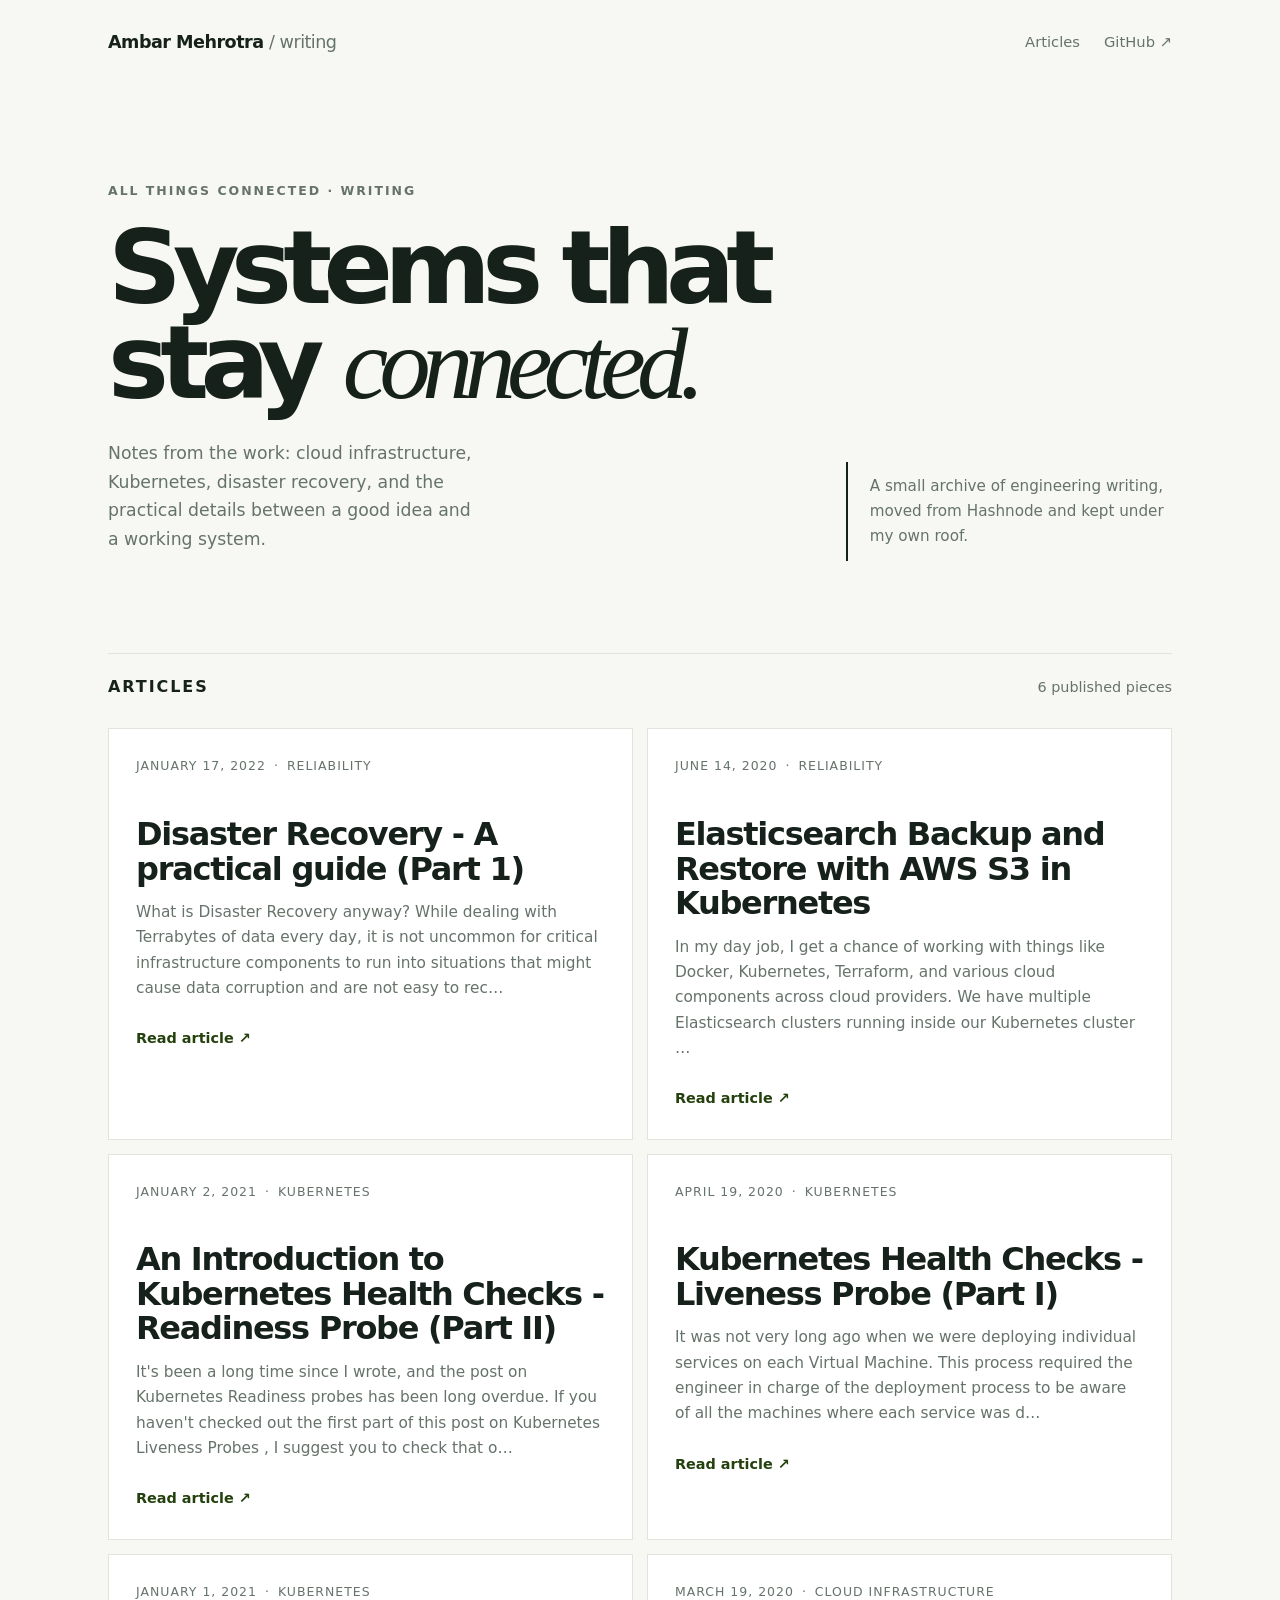
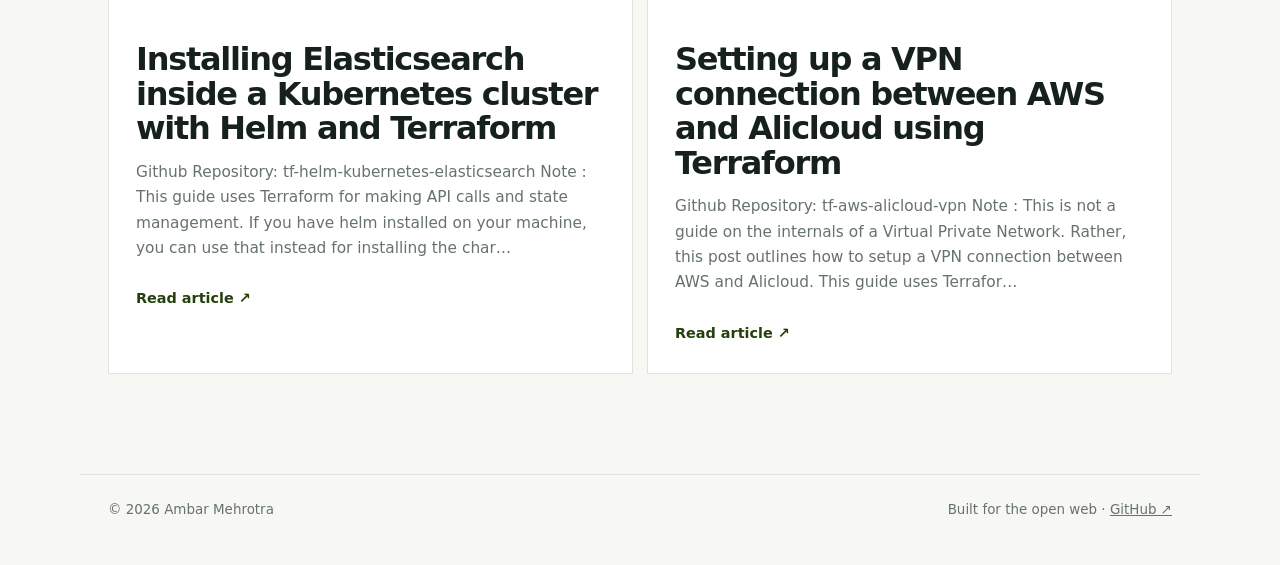
==== index.html @ 7eac01ef "Create heyambar.com blog" ====
<!doctype html><html lang="en"><head><meta charset="utf-8"><meta name="viewport" content="width=device-width, initial-scale=1"><title>Ambar Mehrotra — Writing</title><meta name="description" content="Writing by Ambar Mehrotra on cloud infrastructure, Kubernetes, disaster recovery, and engineering practice."><link rel="canonical" href="https://heyambar.com/"><link rel="stylesheet" href="/styles.css"></head><body><header class="site-header"><a class="brand" href="/">Ambar Mehrotra<span class="brand-mark">/ writing</span></a><nav><a href="/#articles">Articles</a><a href="https://github.com/coder006" rel="noopener">GitHub ↗</a></nav></header><main><section class="hero"><div><div class="eyebrow">All Things Connected · Writing</div><h1>Systems that stay <em>connected.</em></h1><p class="hero-copy">Notes from the work: cloud infrastructure, Kubernetes, disaster recovery, and the practical details between a good idea and a working system.</p></div><div class="hero-note">A small archive of engineering writing, moved from Hashnode and kept under my own roof.</div></section><section class="section" id="articles"><div class="section-head"><h2>Articles</h2><span>6 published pieces</span></div><div class="posts"><a class="post-card" href="/disaster-recovery-a-practical-guide-part-1/"><div class="post-meta"><span>January 17, 2022</span><span class="dot">·</span><span>Reliability</span></div><h2>Disaster Recovery - A practical guide (Part 1)</h2><p>What is Disaster Recovery anyway? While dealing with Terrabytes of data every day, it is not uncommon for critical infrastructure components to run into situations that might cause data corruption and are not easy to rec…</p><span class="read-link">Read article <span aria-hidden="true">↗</span></span></a>
<a class="post-card" href="/elasticsearch-backup-and-restore-with-aws-s3-in-kubernetes/"><div class="post-meta"><span>June 14, 2020</span><span class="dot">·</span><span>Reliability</span></div><h2>Elasticsearch Backup and Restore with AWS S3 in Kubernetes</h2><p>In my day job, I get a chance of working with things like Docker, Kubernetes, Terraform, and various cloud components across cloud providers. We have multiple Elasticsearch clusters running inside our Kubernetes cluster …</p><span class="read-link">Read article <span aria-hidden="true">↗</span></span></a>
<a class="post-card" href="/an-introduction-to-kubernetes-health-checks-readiness-probe-part-ii/"><div class="post-meta"><span>January 2, 2021</span><span class="dot">·</span><span>Kubernetes</span></div><h2>An Introduction to Kubernetes Health Checks - Readiness Probe (Part II)</h2><p>It's been a long time since I wrote, and the post on Kubernetes Readiness probes has been long overdue. If you haven't checked out the first part of this post on Kubernetes Liveness Probes , I suggest you to check that o…</p><span class="read-link">Read article <span aria-hidden="true">↗</span></span></a>
<a class="post-card" href="/kubernetes-health-checks-liveness-probe-part-i/"><div class="post-meta"><span>April 19, 2020</span><span class="dot">·</span><span>Kubernetes</span></div><h2>Kubernetes Health Checks - Liveness Probe (Part I)</h2><p>It was not very long ago when we were deploying individual services on each Virtual Machine. This process required the engineer in charge of the deployment process to be aware of all the machines where each service was d…</p><span class="read-link">Read article <span aria-hidden="true">↗</span></span></a>
<a class="post-card" href="/installing-elasticsearch-inside-a-kubernetes-cluster-with-helm-and-terraform/"><div class="post-meta"><span>January 1, 2021</span><span class="dot">·</span><span>Kubernetes</span></div><h2>Installing Elasticsearch inside a Kubernetes cluster with Helm and Terraform</h2><p>Github Repository: tf-helm-kubernetes-elasticsearch Note : This guide uses Terraform for making API calls and state management. If you have helm installed on your machine, you can use that instead for installing the char…</p><span class="read-link">Read article <span aria-hidden="true">↗</span></span></a>
<a class="post-card" href="/setting-up-a-vpn-connection-between-aws-and-alicloud-using-terraform/"><div class="post-meta"><span>March 19, 2020</span><span class="dot">·</span><span>Cloud infrastructure</span></div><h2>Setting up a VPN connection between AWS and Alicloud using Terraform</h2><p>Github Repository: tf-aws-alicloud-vpn Note : This is not a guide on the internals of a Virtual Private Network. Rather, this post outlines how to setup a VPN connection between AWS and Alicloud. This guide uses Terrafor…</p><span class="read-link">Read article <span aria-hidden="true">↗</span></span></a></div></section></main><footer class="footer"><span>© 2026 Ambar Mehrotra</span><span>Built for the open web · <a href="https://github.com/coder006" rel="noopener">GitHub ↗</a></span></footer></body></html>
---- styles.css ----
:root{--ink:#17211b;--muted:#66736a;--paper:#f7f8f3;--card:#fff;--line:#dfe5dc;--accent:#d0f264;--accent-dark:#24410d;--max:1120px}*{box-sizing:border-box}html{scroll-behavior:smooth}body{margin:0;background:var(--paper);color:var(--ink);font-family:Inter,ui-sans-serif,system-ui,-apple-system,BlinkMacSystemFont,"Segoe UI",sans-serif;line-height:1.65}a{color:inherit}.site-header{max-width:var(--max);margin:0 auto;padding:28px 28px 20px;display:flex;justify-content:space-between;align-items:center}.brand{font-weight:760;text-decoration:none;letter-spacing:-.03em;font-size:1.1rem}.brand-mark{font-weight:500;color:var(--muted);margin-left:.35rem}.site-header nav{display:flex;gap:24px;font-size:.92rem;color:var(--muted)}.site-header nav a{text-decoration:none}.site-header nav a:hover,.brand:hover,.read-link:hover{color:var(--accent-dark)}.hero{max-width:var(--max);margin:0 auto;padding:104px 28px 92px;display:grid;grid-template-columns:1.35fr .65fr;gap:60px;align-items:end}.eyebrow{font-size:.78rem;text-transform:uppercase;letter-spacing:.16em;color:var(--muted);font-weight:700}.hero h1{font-size:clamp(3.2rem,8vw,7.2rem);line-height:.93;letter-spacing:-.085em;margin:18px 0 28px;max-width:790px}.hero h1 em{font-family:Georgia,serif;font-weight:400}.hero-copy{font-size:1.08rem;color:var(--muted);max-width:370px;margin:0 0 8px}.hero-note{border-left:2px solid var(--ink);padding:12px 0 12px 22px;color:var(--muted);font-size:.95rem}.section{max-width:var(--max);margin:0 auto;padding:0 28px 100px}.section-head{display:flex;justify-content:space-between;align-items:baseline;border-top:1px solid var(--line);padding-top:20px;margin-bottom:28px}.section-head h2{font-size:1rem;text-transform:uppercase;letter-spacing:.12em;margin:0}.section-head span{color:var(--muted);font-size:.9rem}.posts{display:grid;grid-template-columns:repeat(2,minmax(0,1fr));gap:14px}.post-card{display:block;text-decoration:none;background:var(--card);border:1px solid var(--line);padding:27px;min-height:300px;transition:transform .2s ease,box-shadow .2s ease}.post-card:hover{transform:translateY(-4px);box-shadow:0 14px 34px rgba(35,53,35,.08)}.post-meta{font-size:.78rem;color:var(--muted);display:flex;gap:8px;text-transform:uppercase;letter-spacing:.08em}.post-card h2{font-size:clamp(1.4rem,2.5vw,2.1rem);line-height:1.08;letter-spacing:-.04em;margin:40px 0 14px;max-width:560px}.post-card p{color:var(--muted);font-size:.96rem;max-width:620px;margin:0}.read-link{display:inline-block;margin-top:26px;color:var(--accent-dark);font-weight:700;font-size:.9rem}.footer{max-width:var(--max);margin:0 auto;padding:24px 28px 44px;border-top:1px solid var(--line);display:flex;justify-content:space-between;color:var(--muted);font-size:.84rem}.article-shell{max-width:900px;margin:0 auto;padding:90px 28px 100px}.article-kicker{display:flex;gap:10px;color:var(--muted);text-transform:uppercase;letter-spacing:.1em;font-size:.78rem;font-weight:700}.article-shell h1{font-size:clamp(2.8rem,7vw,5.8rem);line-height:.98;letter-spacing:-.075em;max-width:850px;margin:22px 0 24px}.article-intro{font-size:1.15rem;color:var(--muted);max-width:650px;margin-bottom:66px}.article-body{font-family:Georgia,"Times New Roman",serif;font-size:1.12rem;line-height:1.75}.article-body h1,.article-body h2,.article-body h3{font-family:Inter,ui-sans-serif,system-ui,sans-serif;color:var(--ink);line-height:1.12;letter-spacing:-.04em}.article-body h1{font-size:2.3rem;margin:2.6em 0 .65em}.article-body h2{font-size:1.8rem;margin:2.4em 0 .65em}.article-body h3{font-size:1.35rem;margin:2em 0 .55em}.article-body p{margin:1.15em 0}.article-body ul,.article-body ol{padding-left:1.35em}.article-body li{padding-left:.25em;margin:.35em 0}.article-body a{color:#376a24;text-decoration-thickness:1px;text-underline-offset:3px}.article-body blockquote{border-left:3px solid var(--accent-dark);margin:2em 0;padding:.2em 1.2em;color:#526056;background:#eff3ea}.article-body img{display:block;max-width:100%;height:auto;margin:2.2rem auto;border-radius:4px}.article-body .react-renderer.node-image{margin:2.2rem 0}.article-body .react-renderer.node-codeBlock{margin:2rem 0;font-family:ui-monospace,SFMono-Regular,Menlo,monospace;font-size:.84rem;line-height:1.6}.article-body .react-renderer.node-codeBlock .flex.items-center{display:none}.article-body pre{overflow:auto;background:#18211c;color:#edf4e4;padding:1.1rem 1.2rem;border-radius:5px}.article-body pre code{font:inherit}.article-body code:not(pre code){background:#e9eee7;padding:.12em .32em;border-radius:3px;font-size:.86em}.article-back{display:inline-block;margin-top:72px;color:var(--muted);text-decoration:none;font-size:.92rem}.article-back:hover{color:var(--accent-dark)}@media(max-width:760px){.site-header{padding:22px 20px}.site-header nav{gap:14px}.hero{display:block;padding:70px 20px 76px}.hero h1{font-size:clamp(3.2rem,17vw,5.5rem)}.hero-note{margin-top:46px}.section{padding-left:20px;padding-right:20px;padding-bottom:70px}.posts{grid-template-columns:1fr}.post-card{min-height:0}.post-card h2{margin-top:28px}.footer{padding-left:20px;padding-right:20px;display:block}.footer span{display:block;margin-top:8px}.article-shell{padding:62px 20px 70px}.article-intro{margin-bottom:48px}.article-body{font-size:1.05rem}}
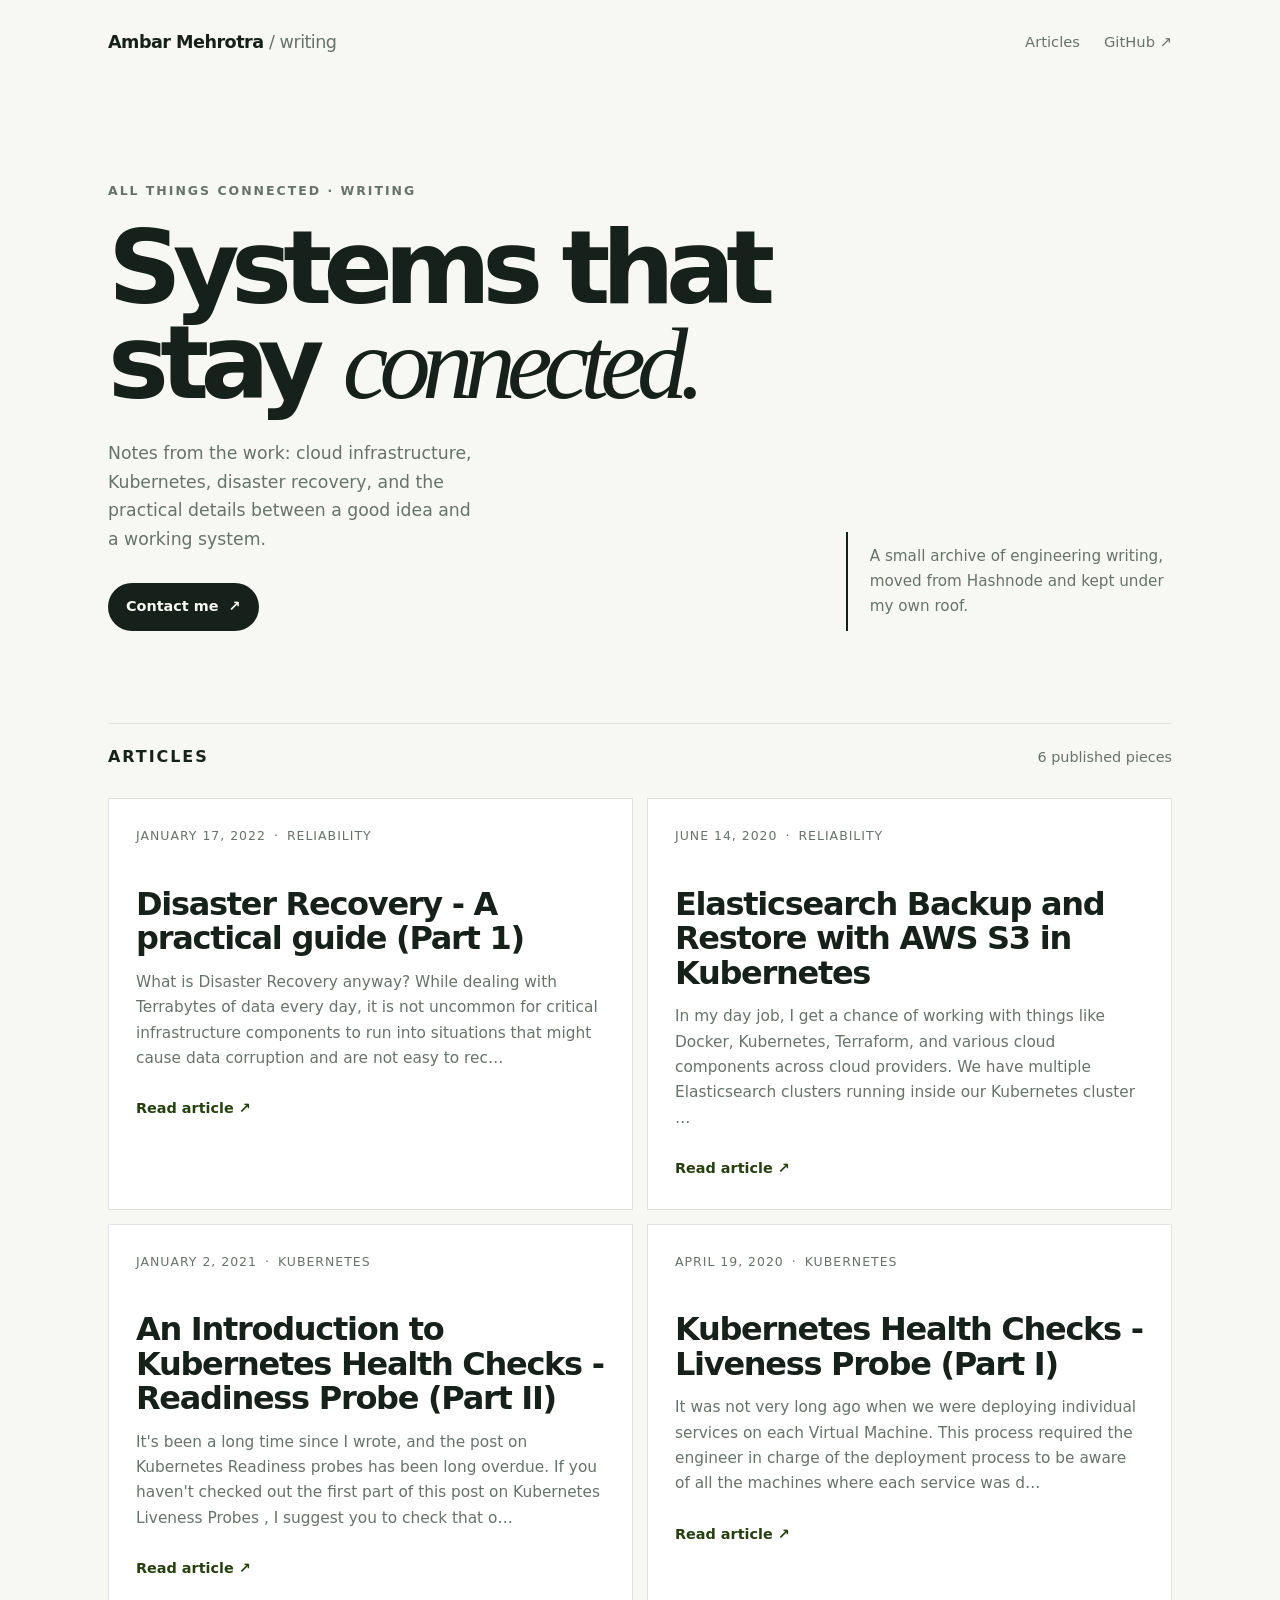
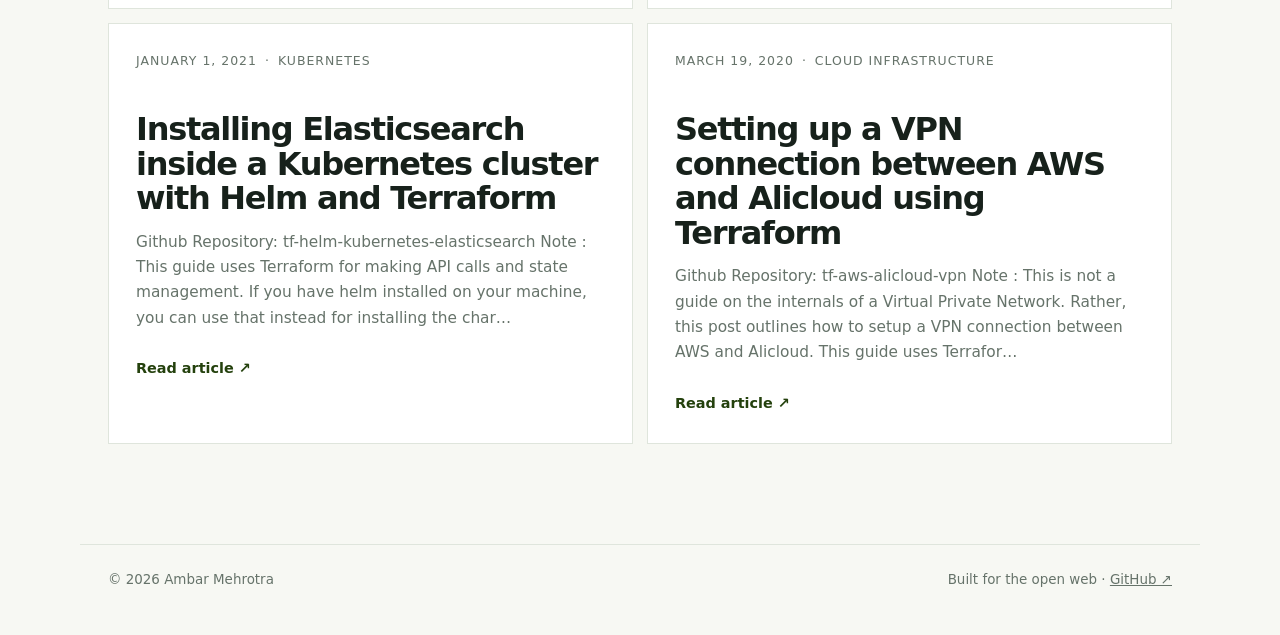
==== commit 845d0b7d: "Add contact button" ====
--- a/index.html
+++ b/index.html
@@ -1,4 +1,4 @@
-<!doctype html><html lang="en"><head><meta charset="utf-8"><meta name="viewport" content="width=device-width, initial-scale=1"><title>Ambar Mehrotra — Writing</title><meta name="description" content="Writing by Ambar Mehrotra on cloud infrastructure, Kubernetes, disaster recovery, and engineering practice."><link rel="canonical" href="https://heyambar.com/"><link rel="stylesheet" href="/styles.css"></head><body><header class="site-header"><a class="brand" href="/">Ambar Mehrotra<span class="brand-mark">/ writing</span></a><nav><a href="/#articles">Articles</a><a href="https://github.com/coder006" rel="noopener">GitHub ↗</a></nav></header><main><section class="hero"><div><div class="eyebrow">All Things Connected · Writing</div><h1>Systems that stay <em>connected.</em></h1><p class="hero-copy">Notes from the work: cloud infrastructure, Kubernetes, disaster recovery, and the practical details between a good idea and a working system.</p></div><div class="hero-note">A small archive of engineering writing, moved from Hashnode and kept under my own roof.</div></section><section class="section" id="articles"><div class="section-head"><h2>Articles</h2><span>6 published pieces</span></div><div class="posts"><a class="post-card" href="/disaster-recovery-a-practical-guide-part-1/"><div class="post-meta"><span>January 17, 2022</span><span class="dot">·</span><span>Reliability</span></div><h2>Disaster Recovery - A practical guide (Part 1)</h2><p>What is Disaster Recovery anyway? While dealing with Terrabytes of data every day, it is not uncommon for critical infrastructure components to run into situations that might cause data corruption and are not easy to rec…</p><span class="read-link">Read article <span aria-hidden="true">↗</span></span></a>
+<!doctype html><html lang="en"><head><meta charset="utf-8"><meta name="viewport" content="width=device-width, initial-scale=1"><title>Ambar Mehrotra — Writing</title><meta name="description" content="Writing by Ambar Mehrotra on cloud infrastructure, Kubernetes, disaster recovery, and engineering practice."><link rel="canonical" href="https://heyambar.com/"><link rel="stylesheet" href="/styles.css"></head><body><header class="site-header"><a class="brand" href="/">Ambar Mehrotra<span class="brand-mark">/ writing</span></a><nav><a href="/#articles">Articles</a><a href="https://github.com/coder006" rel="noopener">GitHub ↗</a></nav></header><main><section class="hero"><div><div class="eyebrow">All Things Connected · Writing</div><h1>Systems that stay <em>connected.</em></h1><p class="hero-copy">Notes from the work: cloud infrastructure, Kubernetes, disaster recovery, and the practical details between a good idea and a working system.</p><a class="hero-cta" href="mailto:contact@heyambar.com">Contact me <span aria-hidden="true">↗</span></a></div><div class="hero-note">A small archive of engineering writing, moved from Hashnode and kept under my own roof.</div></section><section class="section" id="articles"><div class="section-head"><h2>Articles</h2><span>6 published pieces</span></div><div class="posts"><a class="post-card" href="/disaster-recovery-a-practical-guide-part-1/"><div class="post-meta"><span>January 17, 2022</span><span class="dot">·</span><span>Reliability</span></div><h2>Disaster Recovery - A practical guide (Part 1)</h2><p>What is Disaster Recovery anyway? While dealing with Terrabytes of data every day, it is not uncommon for critical infrastructure components to run into situations that might cause data corruption and are not easy to rec…</p><span class="read-link">Read article <span aria-hidden="true">↗</span></span></a>
 <a class="post-card" href="/elasticsearch-backup-and-restore-with-aws-s3-in-kubernetes/"><div class="post-meta"><span>June 14, 2020</span><span class="dot">·</span><span>Reliability</span></div><h2>Elasticsearch Backup and Restore with AWS S3 in Kubernetes</h2><p>In my day job, I get a chance of working with things like Docker, Kubernetes, Terraform, and various cloud components across cloud providers. We have multiple Elasticsearch clusters running inside our Kubernetes cluster …</p><span class="read-link">Read article <span aria-hidden="true">↗</span></span></a>
 <a class="post-card" href="/an-introduction-to-kubernetes-health-checks-readiness-probe-part-ii/"><div class="post-meta"><span>January 2, 2021</span><span class="dot">·</span><span>Kubernetes</span></div><h2>An Introduction to Kubernetes Health Checks - Readiness Probe (Part II)</h2><p>It's been a long time since I wrote, and the post on Kubernetes Readiness probes has been long overdue. If you haven't checked out the first part of this post on Kubernetes Liveness Probes , I suggest you to check that o…</p><span class="read-link">Read article <span aria-hidden="true">↗</span></span></a>
 <a class="post-card" href="/kubernetes-health-checks-liveness-probe-part-i/"><div class="post-meta"><span>April 19, 2020</span><span class="dot">·</span><span>Kubernetes</span></div><h2>Kubernetes Health Checks - Liveness Probe (Part I)</h2><p>It was not very long ago when we were deploying individual services on each Virtual Machine. This process required the engineer in charge of the deployment process to be aware of all the machines where each service was d…</p><span class="read-link">Read article <span aria-hidden="true">↗</span></span></a>
--- a/styles.css
+++ b/styles.css
@@ -1 +1 @@
-:root{--ink:#17211b;--muted:#66736a;--paper:#f7f8f3;--card:#fff;--line:#dfe5dc;--accent:#d0f264;--accent-dark:#24410d;--max:1120px}*{box-sizing:border-box}html{scroll-behavior:smooth}body{margin:0;background:var(--paper);color:var(--ink);font-family:Inter,ui-sans-serif,system-ui,-apple-system,BlinkMacSystemFont,"Segoe UI",sans-serif;line-height:1.65}a{color:inherit}.site-header{max-width:var(--max);margin:0 auto;padding:28px 28px 20px;display:flex;justify-content:space-between;align-items:center}.brand{font-weight:760;text-decoration:none;letter-spacing:-.03em;font-size:1.1rem}.brand-mark{font-weight:500;color:var(--muted);margin-left:.35rem}.site-header nav{display:flex;gap:24px;font-size:.92rem;color:var(--muted)}.site-header nav a{text-decoration:none}.site-header nav a:hover,.brand:hover,.read-link:hover{color:var(--accent-dark)}.hero{max-width:var(--max);margin:0 auto;padding:104px 28px 92px;display:grid;grid-template-columns:1.35fr .65fr;gap:60px;align-items:end}.eyebrow{font-size:.78rem;text-transform:uppercase;letter-spacing:.16em;color:var(--muted);font-weight:700}.hero h1{font-size:clamp(3.2rem,8vw,7.2rem);line-height:.93;letter-spacing:-.085em;margin:18px 0 28px;max-width:790px}.hero h1 em{font-family:Georgia,serif;font-weight:400}.hero-copy{font-size:1.08rem;color:var(--muted);max-width:370px;margin:0 0 8px}.hero-note{border-left:2px solid var(--ink);padding:12px 0 12px 22px;color:var(--muted);font-size:.95rem}.section{max-width:var(--max);margin:0 auto;padding:0 28px 100px}.section-head{display:flex;justify-content:space-between;align-items:baseline;border-top:1px solid var(--line);padding-top:20px;margin-bottom:28px}.section-head h2{font-size:1rem;text-transform:uppercase;letter-spacing:.12em;margin:0}.section-head span{color:var(--muted);font-size:.9rem}.posts{display:grid;grid-template-columns:repeat(2,minmax(0,1fr));gap:14px}.post-card{display:block;text-decoration:none;background:var(--card);border:1px solid var(--line);padding:27px;min-height:300px;transition:transform .2s ease,box-shadow .2s ease}.post-card:hover{transform:translateY(-4px);box-shadow:0 14px 34px rgba(35,53,35,.08)}.post-meta{font-size:.78rem;color:var(--muted);display:flex;gap:8px;text-transform:uppercase;letter-spacing:.08em}.post-card h2{font-size:clamp(1.4rem,2.5vw,2.1rem);line-height:1.08;letter-spacing:-.04em;margin:40px 0 14px;max-width:560px}.post-card p{color:var(--muted);font-size:.96rem;max-width:620px;margin:0}.read-link{display:inline-block;margin-top:26px;color:var(--accent-dark);font-weight:700;font-size:.9rem}.footer{max-width:var(--max);margin:0 auto;padding:24px 28px 44px;border-top:1px solid var(--line);display:flex;justify-content:space-between;color:var(--muted);font-size:.84rem}.article-shell{max-width:900px;margin:0 auto;padding:90px 28px 100px}.article-kicker{display:flex;gap:10px;color:var(--muted);text-transform:uppercase;letter-spacing:.1em;font-size:.78rem;font-weight:700}.article-shell h1{font-size:clamp(2.8rem,7vw,5.8rem);line-height:.98;letter-spacing:-.075em;max-width:850px;margin:22px 0 24px}.article-intro{font-size:1.15rem;color:var(--muted);max-width:650px;margin-bottom:66px}.article-body{font-family:Georgia,"Times New Roman",serif;font-size:1.12rem;line-height:1.75}.article-body h1,.article-body h2,.article-body h3{font-family:Inter,ui-sans-serif,system-ui,sans-serif;color:var(--ink);line-height:1.12;letter-spacing:-.04em}.article-body h1{font-size:2.3rem;margin:2.6em 0 .65em}.article-body h2{font-size:1.8rem;margin:2.4em 0 .65em}.article-body h3{font-size:1.35rem;margin:2em 0 .55em}.article-body p{margin:1.15em 0}.article-body ul,.article-body ol{padding-left:1.35em}.article-body li{padding-left:.25em;margin:.35em 0}.article-body a{color:#376a24;text-decoration-thickness:1px;text-underline-offset:3px}.article-body blockquote{border-left:3px solid var(--accent-dark);margin:2em 0;padding:.2em 1.2em;color:#526056;background:#eff3ea}.article-body img{display:block;max-width:100%;height:auto;margin:2.2rem auto;border-radius:4px}.article-body .react-renderer.node-image{margin:2.2rem 0}.article-body .react-renderer.node-codeBlock{margin:2rem 0;font-family:ui-monospace,SFMono-Regular,Menlo,monospace;font-size:.84rem;line-height:1.6}.article-body .react-renderer.node-codeBlock .flex.items-center{display:none}.article-body pre{overflow:auto;background:#18211c;color:#edf4e4;padding:1.1rem 1.2rem;border-radius:5px}.article-body pre code{font:inherit}.article-body code:not(pre code){background:#e9eee7;padding:.12em .32em;border-radius:3px;font-size:.86em}.article-back{display:inline-block;margin-top:72px;color:var(--muted);text-decoration:none;font-size:.92rem}.article-back:hover{color:var(--accent-dark)}@media(max-width:760px){.site-header{padding:22px 20px}.site-header nav{gap:14px}.hero{display:block;padding:70px 20px 76px}.hero h1{font-size:clamp(3.2rem,17vw,5.5rem)}.hero-note{margin-top:46px}.section{padding-left:20px;padding-right:20px;padding-bottom:70px}.posts{grid-template-columns:1fr}.post-card{min-height:0}.post-card h2{margin-top:28px}.footer{padding-left:20px;padding-right:20px;display:block}.footer span{display:block;margin-top:8px}.article-shell{padding:62px 20px 70px}.article-intro{margin-bottom:48px}.article-body{font-size:1.05rem}}
+:root{--ink:#17211b;--muted:#66736a;--paper:#f7f8f3;--card:#fff;--line:#dfe5dc;--accent:#d0f264;--accent-dark:#24410d;--max:1120px}*{box-sizing:border-box}html{scroll-behavior:smooth}body{margin:0;background:var(--paper);color:var(--ink);font-family:Inter,ui-sans-serif,system-ui,-apple-system,BlinkMacSystemFont,"Segoe UI",sans-serif;line-height:1.65}a{color:inherit}.site-header{max-width:var(--max);margin:0 auto;padding:28px 28px 20px;display:flex;justify-content:space-between;align-items:center}.brand{font-weight:760;text-decoration:none;letter-spacing:-.03em;font-size:1.1rem}.brand-mark{font-weight:500;color:var(--muted);margin-left:.35rem}.site-header nav{display:flex;gap:24px;font-size:.92rem;color:var(--muted)}.site-header nav a{text-decoration:none}.site-header nav a:hover,.brand:hover,.read-link:hover{color:var(--accent-dark)}.hero{max-width:var(--max);margin:0 auto;padding:104px 28px 92px;display:grid;grid-template-columns:1.35fr .65fr;gap:60px;align-items:end}.eyebrow{font-size:.78rem;text-transform:uppercase;letter-spacing:.16em;color:var(--muted);font-weight:700}.hero h1{font-size:clamp(3.2rem,8vw,7.2rem);line-height:.93;letter-spacing:-.085em;margin:18px 0 28px;max-width:790px}.hero h1 em{font-family:Georgia,serif;font-weight:400}.hero-copy{font-size:1.08rem;color:var(--muted);max-width:370px;margin:0 0 8px}.hero-cta{display:inline-flex;align-items:center;gap:10px;margin-top:22px;padding:12px 18px;background:var(--ink);color:var(--paper);text-decoration:none;font-size:.9rem;font-weight:700;border-radius:999px;transition:transform .2s ease,background .2s ease}.hero-cta:hover{background:var(--accent-dark);transform:translateY(-2px)}.hero-note{border-left:2px solid var(--ink);padding:12px 0 12px 22px;color:var(--muted);font-size:.95rem}.section{max-width:var(--max);margin:0 auto;padding:0 28px 100px}.section-head{display:flex;justify-content:space-between;align-items:baseline;border-top:1px solid var(--line);padding-top:20px;margin-bottom:28px}.section-head h2{font-size:1rem;text-transform:uppercase;letter-spacing:.12em;margin:0}.section-head span{color:var(--muted);font-size:.9rem}.posts{display:grid;grid-template-columns:repeat(2,minmax(0,1fr));gap:14px}.post-card{display:block;text-decoration:none;background:var(--card);border:1px solid var(--line);padding:27px;min-height:300px;transition:transform .2s ease,box-shadow .2s ease}.post-card:hover{transform:translateY(-4px);box-shadow:0 14px 34px rgba(35,53,35,.08)}.post-meta{font-size:.78rem;color:var(--muted);display:flex;gap:8px;text-transform:uppercase;letter-spacing:.08em}.post-card h2{font-size:clamp(1.4rem,2.5vw,2.1rem);line-height:1.08;letter-spacing:-.04em;margin:40px 0 14px;max-width:560px}.post-card p{color:var(--muted);font-size:.96rem;max-width:620px;margin:0}.read-link{display:inline-block;margin-top:26px;color:var(--accent-dark);font-weight:700;font-size:.9rem}.footer{max-width:var(--max);margin:0 auto;padding:24px 28px 44px;border-top:1px solid var(--line);display:flex;justify-content:space-between;color:var(--muted);font-size:.84rem}.article-shell{max-width:900px;margin:0 auto;padding:90px 28px 100px}.article-kicker{display:flex;gap:10px;color:var(--muted);text-transform:uppercase;letter-spacing:.1em;font-size:.78rem;font-weight:700}.article-shell h1{font-size:clamp(2.8rem,7vw,5.8rem);line-height:.98;letter-spacing:-.075em;max-width:850px;margin:22px 0 24px}.article-intro{font-size:1.15rem;color:var(--muted);max-width:650px;margin-bottom:66px}.article-body{font-family:Georgia,"Times New Roman",serif;font-size:1.12rem;line-height:1.75}.article-body h1,.article-body h2,.article-body h3{font-family:Inter,ui-sans-serif,system-ui,sans-serif;color:var(--ink);line-height:1.12;letter-spacing:-.04em}.article-body h1{font-size:2.3rem;margin:2.6em 0 .65em}.article-body h2{font-size:1.8rem;margin:2.4em 0 .65em}.article-body h3{font-size:1.35rem;margin:2em 0 .55em}.article-body p{margin:1.15em 0}.article-body ul,.article-body ol{padding-left:1.35em}.article-body li{padding-left:.25em;margin:.35em 0}.article-body a{color:#376a24;text-decoration-thickness:1px;text-underline-offset:3px}.article-body blockquote{border-left:3px solid var(--accent-dark);margin:2em 0;padding:.2em 1.2em;color:#526056;background:#eff3ea}.article-body img{display:block;max-width:100%;height:auto;margin:2.2rem auto;border-radius:4px}.article-body .react-renderer.node-image{margin:2.2rem 0}.article-body .react-renderer.node-codeBlock{margin:2rem 0;font-family:ui-monospace,SFMono-Regular,Menlo,monospace;font-size:.84rem;line-height:1.6}.article-body .react-renderer.node-codeBlock .flex.items-center{display:none}.article-body pre{overflow:auto;background:#18211c;color:#edf4e4;padding:1.1rem 1.2rem;border-radius:5px}.article-body pre code{font:inherit}.article-body code:not(pre code){background:#e9eee7;padding:.12em .32em;border-radius:3px;font-size:.86em}.article-back{display:inline-block;margin-top:72px;color:var(--muted);text-decoration:none;font-size:.92rem}.article-back:hover{color:var(--accent-dark)}@media(max-width:760px){.site-header{padding:22px 20px}.site-header nav{gap:14px}.hero{display:block;padding:70px 20px 76px}.hero h1{font-size:clamp(3.2rem,17vw,5.5rem)}.hero-note{margin-top:46px}.section{padding-left:20px;padding-right:20px;padding-bottom:70px}.posts{grid-template-columns:1fr}.post-card{min-height:0}.post-card h2{margin-top:28px}.footer{padding-left:20px;padding-right:20px;display:block}.footer span{display:block;margin-top:8px}.article-shell{padding:62px 20px 70px}.article-intro{margin-bottom:48px}.article-body{font-size:1.05rem}}
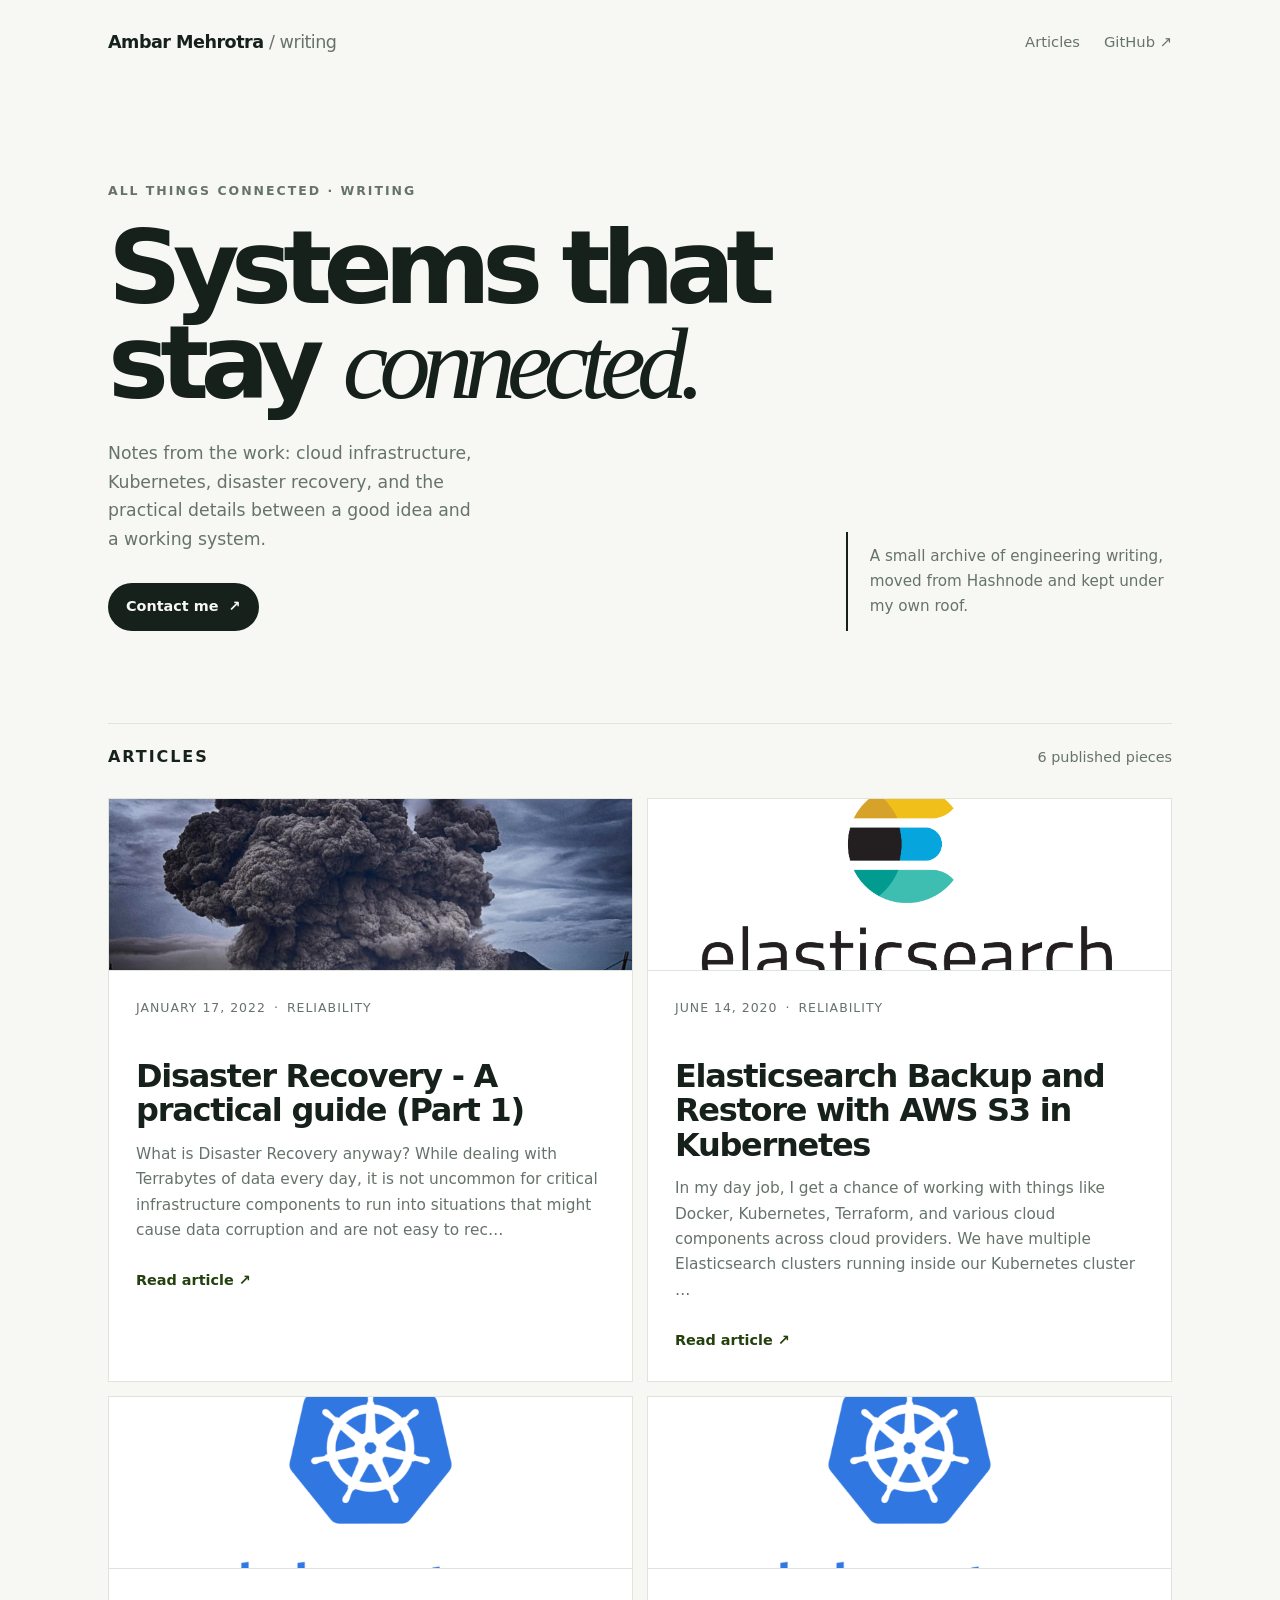
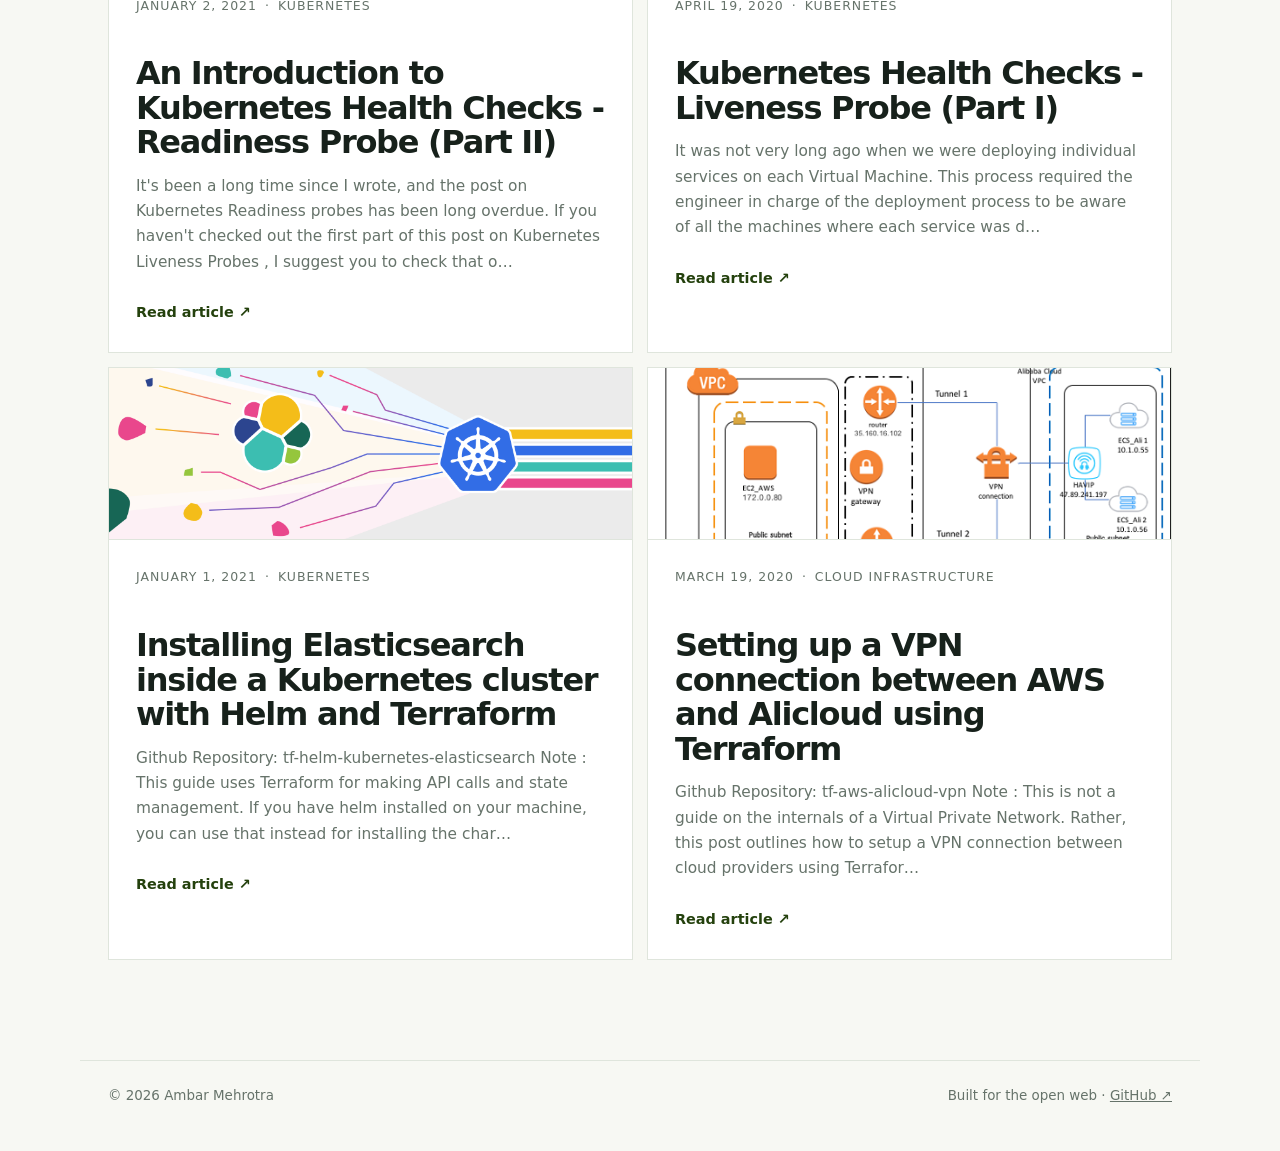
==== commit 468deeb2: "Add Hashnode cover images to article cards" ====
--- a/index.html
+++ b/index.html
@@ -1,6 +1,77 @@
-<!doctype html><html lang="en"><head><meta charset="utf-8"><meta name="viewport" content="width=device-width, initial-scale=1"><title>Ambar Mehrotra — Writing</title><meta name="description" content="Writing by Ambar Mehrotra on cloud infrastructure, Kubernetes, disaster recovery, and engineering practice."><link rel="canonical" href="https://heyambar.com/"><link rel="stylesheet" href="/styles.css"></head><body><header class="site-header"><a class="brand" href="/">Ambar Mehrotra<span class="brand-mark">/ writing</span></a><nav><a href="/#articles">Articles</a><a href="https://github.com/coder006" rel="noopener">GitHub ↗</a></nav></header><main><section class="hero"><div><div class="eyebrow">All Things Connected · Writing</div><h1>Systems that stay <em>connected.</em></h1><p class="hero-copy">Notes from the work: cloud infrastructure, Kubernetes, disaster recovery, and the practical details between a good idea and a working system.</p><a class="hero-cta" href="mailto:contact@heyambar.com">Contact me <span aria-hidden="true">↗</span></a></div><div class="hero-note">A small archive of engineering writing, moved from Hashnode and kept under my own roof.</div></section><section class="section" id="articles"><div class="section-head"><h2>Articles</h2><span>6 published pieces</span></div><div class="posts"><a class="post-card" href="/disaster-recovery-a-practical-guide-part-1/"><div class="post-meta"><span>January 17, 2022</span><span class="dot">·</span><span>Reliability</span></div><h2>Disaster Recovery - A practical guide (Part 1)</h2><p>What is Disaster Recovery anyway? While dealing with Terrabytes of data every day, it is not uncommon for critical infrastructure components to run into situations that might cause data corruption and are not easy to rec…</p><span class="read-link">Read article <span aria-hidden="true">↗</span></span></a>
-<a class="post-card" href="/elasticsearch-backup-and-restore-with-aws-s3-in-kubernetes/"><div class="post-meta"><span>June 14, 2020</span><span class="dot">·</span><span>Reliability</span></div><h2>Elasticsearch Backup and Restore with AWS S3 in Kubernetes</h2><p>In my day job, I get a chance of working with things like Docker, Kubernetes, Terraform, and various cloud components across cloud providers. We have multiple Elasticsearch clusters running inside our Kubernetes cluster …</p><span class="read-link">Read article <span aria-hidden="true">↗</span></span></a>
-<a class="post-card" href="/an-introduction-to-kubernetes-health-checks-readiness-probe-part-ii/"><div class="post-meta"><span>January 2, 2021</span><span class="dot">·</span><span>Kubernetes</span></div><h2>An Introduction to Kubernetes Health Checks - Readiness Probe (Part II)</h2><p>It's been a long time since I wrote, and the post on Kubernetes Readiness probes has been long overdue. If you haven't checked out the first part of this post on Kubernetes Liveness Probes , I suggest you to check that o…</p><span class="read-link">Read article <span aria-hidden="true">↗</span></span></a>
-<a class="post-card" href="/kubernetes-health-checks-liveness-probe-part-i/"><div class="post-meta"><span>April 19, 2020</span><span class="dot">·</span><span>Kubernetes</span></div><h2>Kubernetes Health Checks - Liveness Probe (Part I)</h2><p>It was not very long ago when we were deploying individual services on each Virtual Machine. This process required the engineer in charge of the deployment process to be aware of all the machines where each service was d…</p><span class="read-link">Read article <span aria-hidden="true">↗</span></span></a>
-<a class="post-card" href="/installing-elasticsearch-inside-a-kubernetes-cluster-with-helm-and-terraform/"><div class="post-meta"><span>January 1, 2021</span><span class="dot">·</span><span>Kubernetes</span></div><h2>Installing Elasticsearch inside a Kubernetes cluster with Helm and Terraform</h2><p>Github Repository: tf-helm-kubernetes-elasticsearch Note : This guide uses Terraform for making API calls and state management. If you have helm installed on your machine, you can use that instead for installing the char…</p><span class="read-link">Read article <span aria-hidden="true">↗</span></span></a>
-<a class="post-card" href="/setting-up-a-vpn-connection-between-aws-and-alicloud-using-terraform/"><div class="post-meta"><span>March 19, 2020</span><span class="dot">·</span><span>Cloud infrastructure</span></div><h2>Setting up a VPN connection between AWS and Alicloud using Terraform</h2><p>Github Repository: tf-aws-alicloud-vpn Note : This is not a guide on the internals of a Virtual Private Network. Rather, this post outlines how to setup a VPN connection between AWS and Alicloud. This guide uses Terrafor…</p><span class="read-link">Read article <span aria-hidden="true">↗</span></span></a></div></section></main><footer class="footer"><span>© 2026 Ambar Mehrotra</span><span>Built for the open web · <a href="https://github.com/coder006" rel="noopener">GitHub ↗</a></span></footer></body></html>
+<!doctype html>
+<html lang="en">
+  <head>
+    <meta charset="utf-8">
+    <meta name="viewport" content="width=device-width, initial-scale=1">
+    <title>Ambar Mehrotra — Writing</title>
+    <meta name="description" content="Writing by Ambar Mehrotra on cloud infrastructure, Kubernetes, disaster recovery, and engineering practice.">
+    <link rel="canonical" href="https://heyambar.com/">
+    <link rel="stylesheet" href="/styles.css">
+    <link rel="stylesheet" href="/card-images.css">
+  </head>
+  <body>
+    <header class="site-header">
+      <a class="brand" href="/">Ambar Mehrotra<span class="brand-mark">/ writing</span></a>
+      <nav><a href="/#articles">Articles</a><a href="https://github.com/coder006" rel="noopener">GitHub ↗</a></nav>
+    </header>
+    <main>
+      <section class="hero">
+        <div>
+          <div class="eyebrow">All Things Connected · Writing</div>
+          <h1>Systems that stay <em>connected.</em></h1>
+          <p class="hero-copy">Notes from the work: cloud infrastructure, Kubernetes, disaster recovery, and the practical details between a good idea and a working system.</p>
+          <a class="hero-cta" href="https://mail.google.com/mail/?view=cm&amp;fs=1&amp;to=contact%40heyambar.com" target="_blank" rel="noopener">Contact me <span aria-hidden="true">↗</span></a>
+        </div>
+        <div class="hero-note">A small archive of engineering writing, moved from Hashnode and kept under my own roof.</div>
+      </section>
+      <section class="section" id="articles">
+        <div class="section-head"><h2>Articles</h2><span>6 published pieces</span></div>
+        <div class="posts">
+          <a class="post-card" href="/disaster-recovery-a-practical-guide-part-1/">
+            <img class="post-cover" src="/images/covers/disaster-recovery.jpeg" alt="Disaster Recovery cover image">
+            <div class="post-meta"><span>January 17, 2022</span><span class="dot">·</span><span>Reliability</span></div>
+            <h2>Disaster Recovery - A practical guide (Part 1)</h2>
+            <p>What is Disaster Recovery anyway? While dealing with Terrabytes of data every day, it is not uncommon for critical infrastructure components to run into situations that might cause data corruption and are not easy to rec…</p>
+            <span class="read-link">Read article <span aria-hidden="true">↗</span></span>
+          </a>
+          <a class="post-card" href="/elasticsearch-backup-and-restore-with-aws-s3-in-kubernetes/">
+            <img class="post-cover" src="/images/covers/elasticsearch-backup.png" alt="Elasticsearch backup and restore cover image">
+            <div class="post-meta"><span>June 14, 2020</span><span class="dot">·</span><span>Reliability</span></div>
+            <h2>Elasticsearch Backup and Restore with AWS S3 in Kubernetes</h2>
+            <p>In my day job, I get a chance of working with things like Docker, Kubernetes, Terraform, and various cloud components across cloud providers. We have multiple Elasticsearch clusters running inside our Kubernetes cluster …</p>
+            <span class="read-link">Read article <span aria-hidden="true">↗</span></span>
+          </a>
+          <a class="post-card" href="/an-introduction-to-kubernetes-health-checks-readiness-probe-part-ii/">
+            <img class="post-cover" src="/images/covers/readiness-probe.png" alt="Kubernetes readiness probe cover image">
+            <div class="post-meta"><span>January 2, 2021</span><span class="dot">·</span><span>Kubernetes</span></div>
+            <h2>An Introduction to Kubernetes Health Checks - Readiness Probe (Part II)</h2>
+            <p>It's been a long time since I wrote, and the post on Kubernetes Readiness probes has been long overdue. If you haven't checked out the first part of this post on Kubernetes Liveness Probes , I suggest you to check that o…</p>
+            <span class="read-link">Read article <span aria-hidden="true">↗</span></span>
+          </a>
+          <a class="post-card" href="/kubernetes-health-checks-liveness-probe-part-i/">
+            <img class="post-cover" src="/images/covers/liveness-probe.png" alt="Kubernetes liveness probe cover image">
+            <div class="post-meta"><span>April 19, 2020</span><span class="dot">·</span><span>Kubernetes</span></div>
+            <h2>Kubernetes Health Checks - Liveness Probe (Part I)</h2>
+            <p>It was not very long ago when we were deploying individual services on each Virtual Machine. This process required the engineer in charge of the deployment process to be aware of all the machines where each service was d…</p>
+            <span class="read-link">Read article <span aria-hidden="true">↗</span></span>
+          </a>
+          <a class="post-card" href="/installing-elasticsearch-inside-a-kubernetes-cluster-with-helm-and-terraform/">
+            <img class="post-cover" src="/images/covers/elasticsearch-helm.png" alt="Elasticsearch on Kubernetes cover image">
+            <div class="post-meta"><span>January 1, 2021</span><span class="dot">·</span><span>Kubernetes</span></div>
+            <h2>Installing Elasticsearch inside a Kubernetes cluster with Helm and Terraform</h2>
+            <p>Github Repository: tf-helm-kubernetes-elasticsearch Note : This guide uses Terraform for making API calls and state management. If you have helm installed on your machine, you can use that instead for installing the char…</p>
+            <span class="read-link">Read article <span aria-hidden="true">↗</span></span>
+          </a>
+          <a class="post-card" href="/setting-up-a-vpn-connection-between-aws-and-alicloud-using-terraform/">
+            <img class="post-cover" src="/images/covers/vpn-aws-alicloud.png" alt="AWS and Alibaba Cloud VPN cover image">
+            <div class="post-meta"><span>March 19, 2020</span><span class="dot">·</span><span>Cloud infrastructure</span></div>
+            <h2>Setting up a VPN connection between AWS and Alicloud using Terraform</h2>
+            <p>Github Repository: tf-aws-alicloud-vpn Note : This is not a guide on the internals of a Virtual Private Network. Rather, this post outlines how to setup a VPN connection between cloud providers using Terrafor…</p>
+            <span class="read-link">Read article <span aria-hidden="true">↗</span></span>
+          </a>
+        </div>
+      </section>
+    </main>
+    <footer class="footer"><span>© 2026 Ambar Mehrotra</span><span>Built for the open web · <a href="https://github.com/coder006" rel="noopener">GitHub ↗</a></span></footer>
+  </body>
+</html>
--- a/card-images.css
+++ b/card-images.css
@@ -0,0 +1,15 @@
+.post-cover {
+  display: block;
+  width: calc(100% + 54px);
+  height: 172px;
+  margin: -27px -27px 27px;
+  border-bottom: 1px solid var(--line);
+  object-fit: cover;
+  object-position: center;
+}
+
+@media (max-width: 760px) {
+  .post-cover {
+    height: 160px;
+  }
+}
